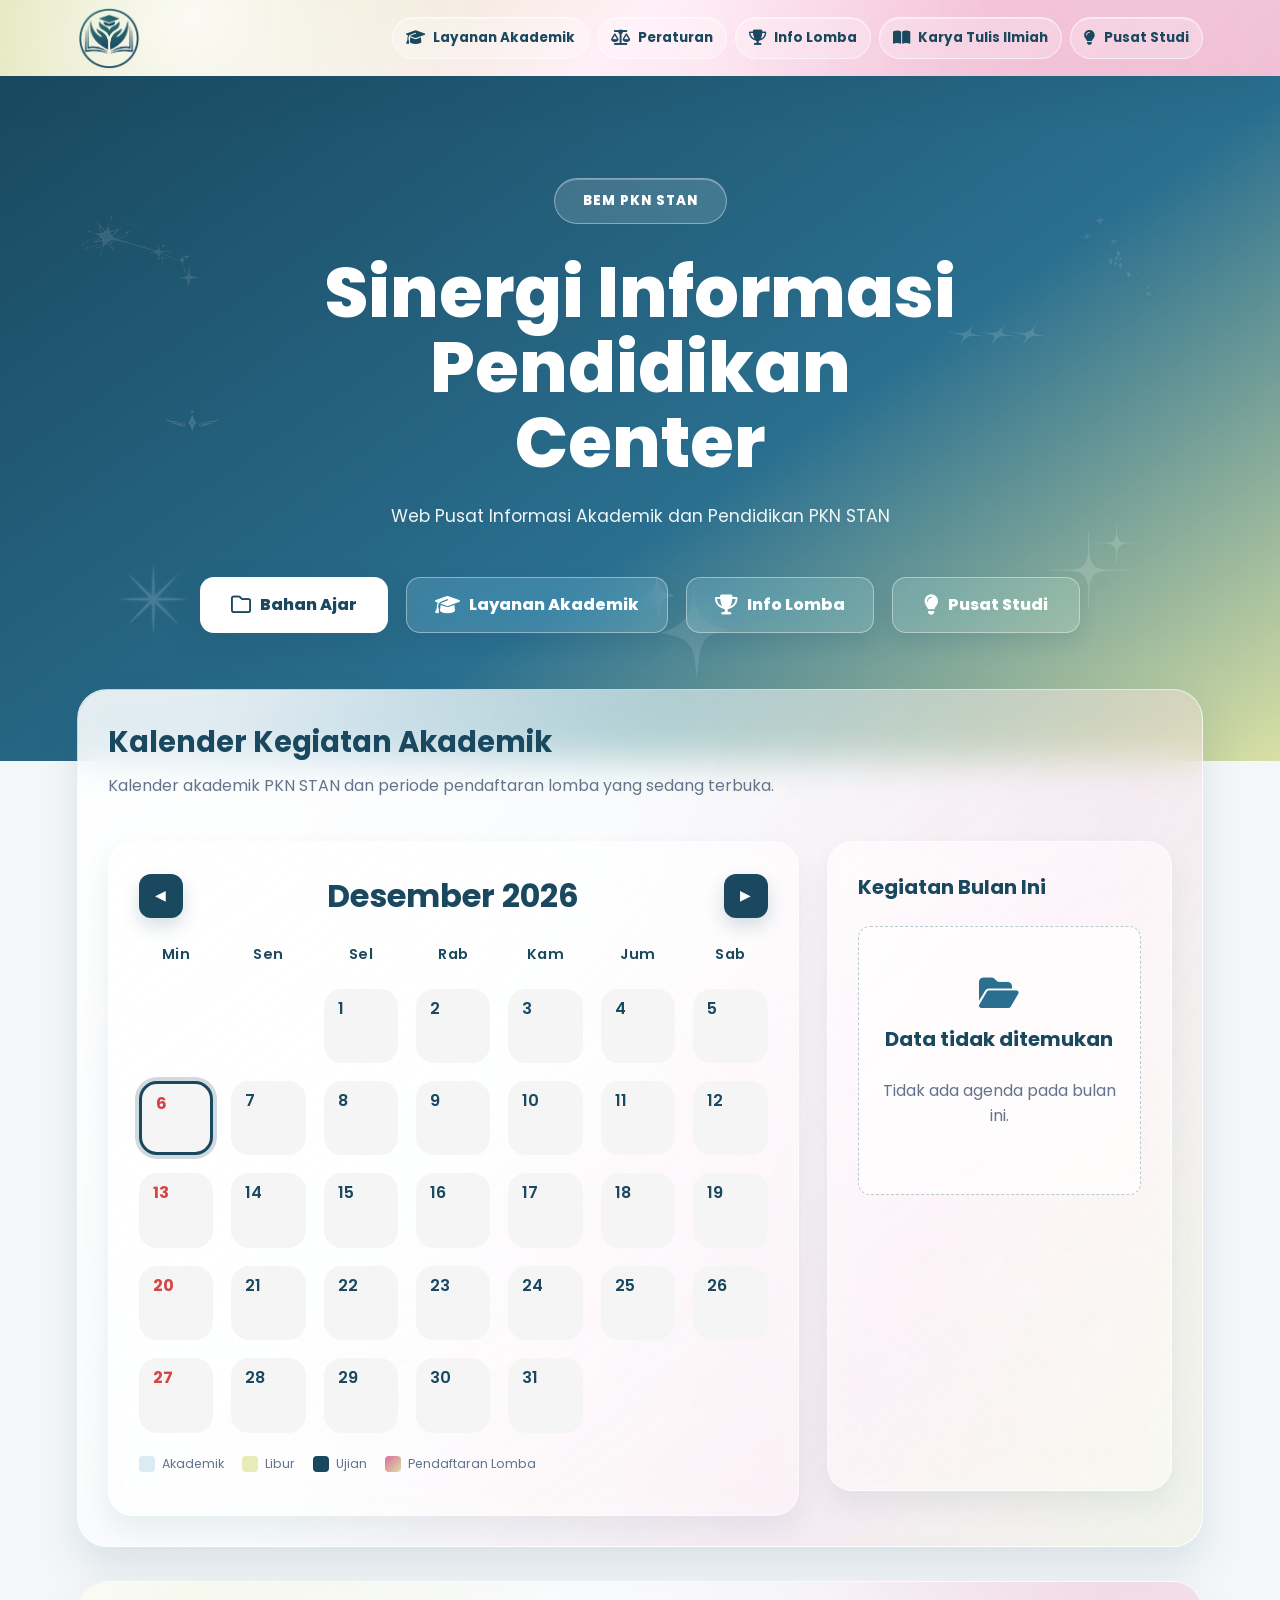
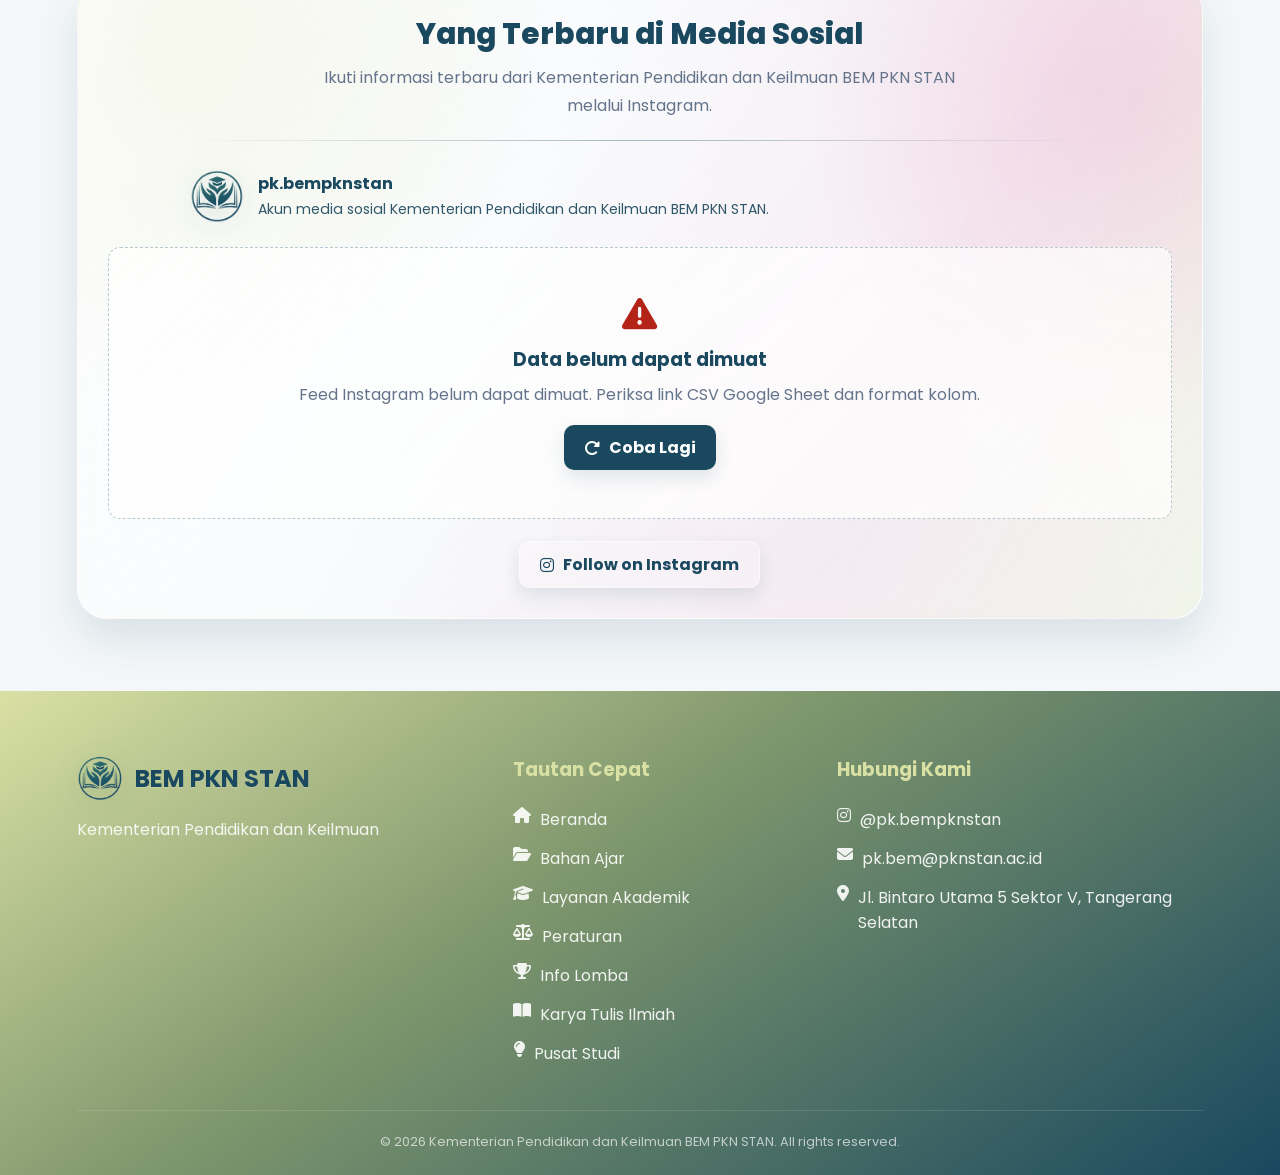
==== index.html @ eeebe7ab "deploy.1" ====
<!doctype html>
<html lang="id">
  <head>
    <meta charset="UTF-8" />
    <meta name="viewport" content="width=device-width, initial-scale=1.0" />
    <title>Sinergi Informasi Pendidikan PKN STAN</title>
    <meta
      name="description"
      content="Pusat informasi akademik dan pendidikan BEM PKN STAN, termasuk kalender akademik dan layanan mahasiswa."
    />
    <meta name="theme-color" content="#19485f" />
    <meta property="og:type" content="website" />
    <meta property="og:title" content="Sinergi Informasi Pendidikan PKN STAN" />
    <meta
      property="og:description"
      content="Pusat informasi akademik dan pendidikan BEM PKN STAN."
    />
    <meta property="og:url" content="https://DOMAIN-WEBSITE/index.html" />
    <link rel="canonical" href="https://DOMAIN-WEBSITE/index.html" />
    <link rel="preconnect" href="https://fonts.googleapis.com" />
    <link rel="preconnect" href="https://fonts.gstatic.com" crossorigin />
    <link
      href="https://fonts.googleapis.com/css2?family=Poppins:wght@300;400;500;600;700;800&display=swap"
      rel="stylesheet"
    />
    <link
      rel="stylesheet"
      href="https://cdnjs.cloudflare.com/ajax/libs/font-awesome/6.5.2/css/all.min.css"
    />
    <link rel="icon" type="image/x-icon" href="./image/PK.ico" />
    <link rel="stylesheet" href="./css/style.css?v=20260709-ps-links-ig-ratio-footer" />
    <script type="module" src="./js/script.js?v=20260709-ps-links-ig-ratio-footer"></script>
  </head>
  <body data-page="home">
    <div data-include="header"></div>

    <section class="hero hero-home">
      <div class="hero-decor" aria-hidden="true">
        <img
          src="./image/decor/aries.svg"
          class="hero-ornament decor-aries"
          alt=""
        />
        <img
          src="./image/decor/taurus.svg"
          class="hero-ornament decor-taurus"
          alt=""
        />
        <img
          src="./image/decor/element1.svg"
          class="hero-ornament decor-e1"
          alt=""
        />
        <img
          src="./image/decor/element2.svg"
          class="hero-ornament decor-e2"
          alt=""
        />
        <img
          src="./image/decor/element4.svg"
          class="hero-ornament decor-e4"
          alt=""
        />
        <img
          src="./image/decor/element7.svg"
          class="hero-ornament decor-e7"
          alt=""
        />
        <img
          src="./image/decor/element9.svg"
          class="hero-ornament decor-e9"
          alt=""
        />
      </div>

      <div class="container hero-content">
        <div class="glass-badge">BEM PKN STAN</div>
        <h1 class="hero-title">Sinergi Informasi Pendidikan<br />Center</h1>
        <p class="hero-subtitle">
          Web Pusat Informasi Akademik dan Pendidikan PKN STAN
        </p>
        <div class="button-group">
          <a
            href="https://lms.pknstan.ac.id"
            target="_blank"
            rel="noopener noreferrer"
            class="btn btn-primary"
            ><i class="fa-regular fa-folder" aria-hidden="true"></i>Bahan Ajar</a
          >
          <a href="./layanan.html" class="btn btn-glass"
            ><i class="fa-solid fa-graduation-cap" aria-hidden="true"></i
            >Layanan Akademik</a
          >
          <a href="./info-lomba.html" class="btn btn-glass"
            ><i class="fa-solid fa-trophy" aria-hidden="true"></i>Info Lomba</a
          >
          <a href="./pusat-studi.html" class="btn btn-glass"
            ><i class="fa-solid fa-lightbulb" aria-hidden="true"></i>Pusat
            Studi</a
          >
        </div>
      </div>
    </section>

    <main class="main-section">
      <div class="container">
        <section
          class="glass-card content-card calendar-card"
          aria-labelledby="calendar-heading"
        >
          <h2 id="calendar-heading">Kalender Kegiatan Akademik</h2>
          <p class="calendar-subtitle">
            Kalender akademik PKN STAN dan periode pendaftaran lomba yang sedang
            terbuka.
          </p>
          <div class="calendar-wrapper">
            <div class="calendar-left">
              <div class="calendar-header">
                <button
                  class="calendar-nav"
                  type="button"
                  id="prevMonthBtn"
                  aria-label="Bulan sebelumnya"
                >
                  &#9664;
                </button>
                <h3 id="monthYear"></h3>
                <button
                  class="calendar-nav"
                  type="button"
                  id="nextMonthBtn"
                  aria-label="Bulan berikutnya"
                >
                  &#9654;
                </button>
              </div>
              <div
                class="calendar-grid"
                id="calendar"
                aria-label="Kalender bulanan"
              ></div>
              <ul class="legend" aria-label="Keterangan warna kalender">
                <li><span class="legend-swatch"></span>Akademik</li>
                <li><span class="legend-swatch libur"></span>Libur</li>
                <li><span class="legend-swatch ujian"></span>Ujian</li>
                <li>
                  <span class="legend-swatch lomba"></span>Pendaftaran Lomba
                </li>
              </ul>
            </div>
            <aside class="calendar-right" aria-labelledby="agenda-heading">
              <h3 id="agenda-heading">Kegiatan Bulan Ini</h3>
              <div class="agenda-list" id="agendaList" aria-live="polite"></div>
            </aside>
          </div>
        </section>

        <section
          class="glass-card content-card instagram-card"
          aria-labelledby="instagram-heading"
        >
          <div class="instagram-section-head">
            <h2 id="instagram-heading">Yang Terbaru di Media Sosial</h2>
            <p>
              Ikuti informasi terbaru dari Kementerian Pendidikan dan Keilmuan BEM
              PKN STAN melalui Instagram.
            </p>
          </div>

          <div class="instagram-profile">
            <img
              src="./image/PK.webp"
              alt=""
              loading="lazy"
              decoding="async"
            />
            <div>
              <strong>pk.bempknstan</strong>
              <span>
                Akun media sosial Kementerian Pendidikan dan Keilmuan BEM PKN STAN.
              </span>
            </div>
          </div>

          <div
            class="instagram-manual-grid"
            id="instagramFeedGrid"
            aria-label="Feed Instagram manual @pk.bempknstan"
          ></div>

          <div class="instagram-actions">
            <a
              class="btn btn-glass instagram-follow"
              href="https://www.instagram.com/pk.bempknstan"
              target="_blank"
              rel="noopener noreferrer"
            >
              <i class="fa-brands fa-instagram" aria-hidden="true"></i>
              Follow on Instagram
            </a>
          </div>
        </section>
      </div>
    </main>

    <div data-include="footer"></div>
  </body>
</html>
---- css/style.css ----
@import url("./base.css?v=20260709-sheet-urls-pkbem");
@import url("./layout.css?v=20260709-sheet-urls-pkbem");
@import url("./components.css?v=20260709-sheet-urls-pkbem");
@import url("./header-footer.css?v=20260709-sheet-urls-pkbem");
@import url("./pages/home.css?v=20260709-sheet-urls-pkbem");
@import url("./pages/layanan.css?v=20260709-sheet-urls-pkbem");
@import url("./pages/pusat-studi.css?v=20260709-sheet-urls-pkbem");
@import url("./pages/info-lomba.css?v=20260709-sheet-urls-pkbem");
@import url("./pages/peraturan.css?v=20260709-sheet-urls-pkbem");
@import url("./pages/kti.css?v=20260709-sheet-urls-pkbem");
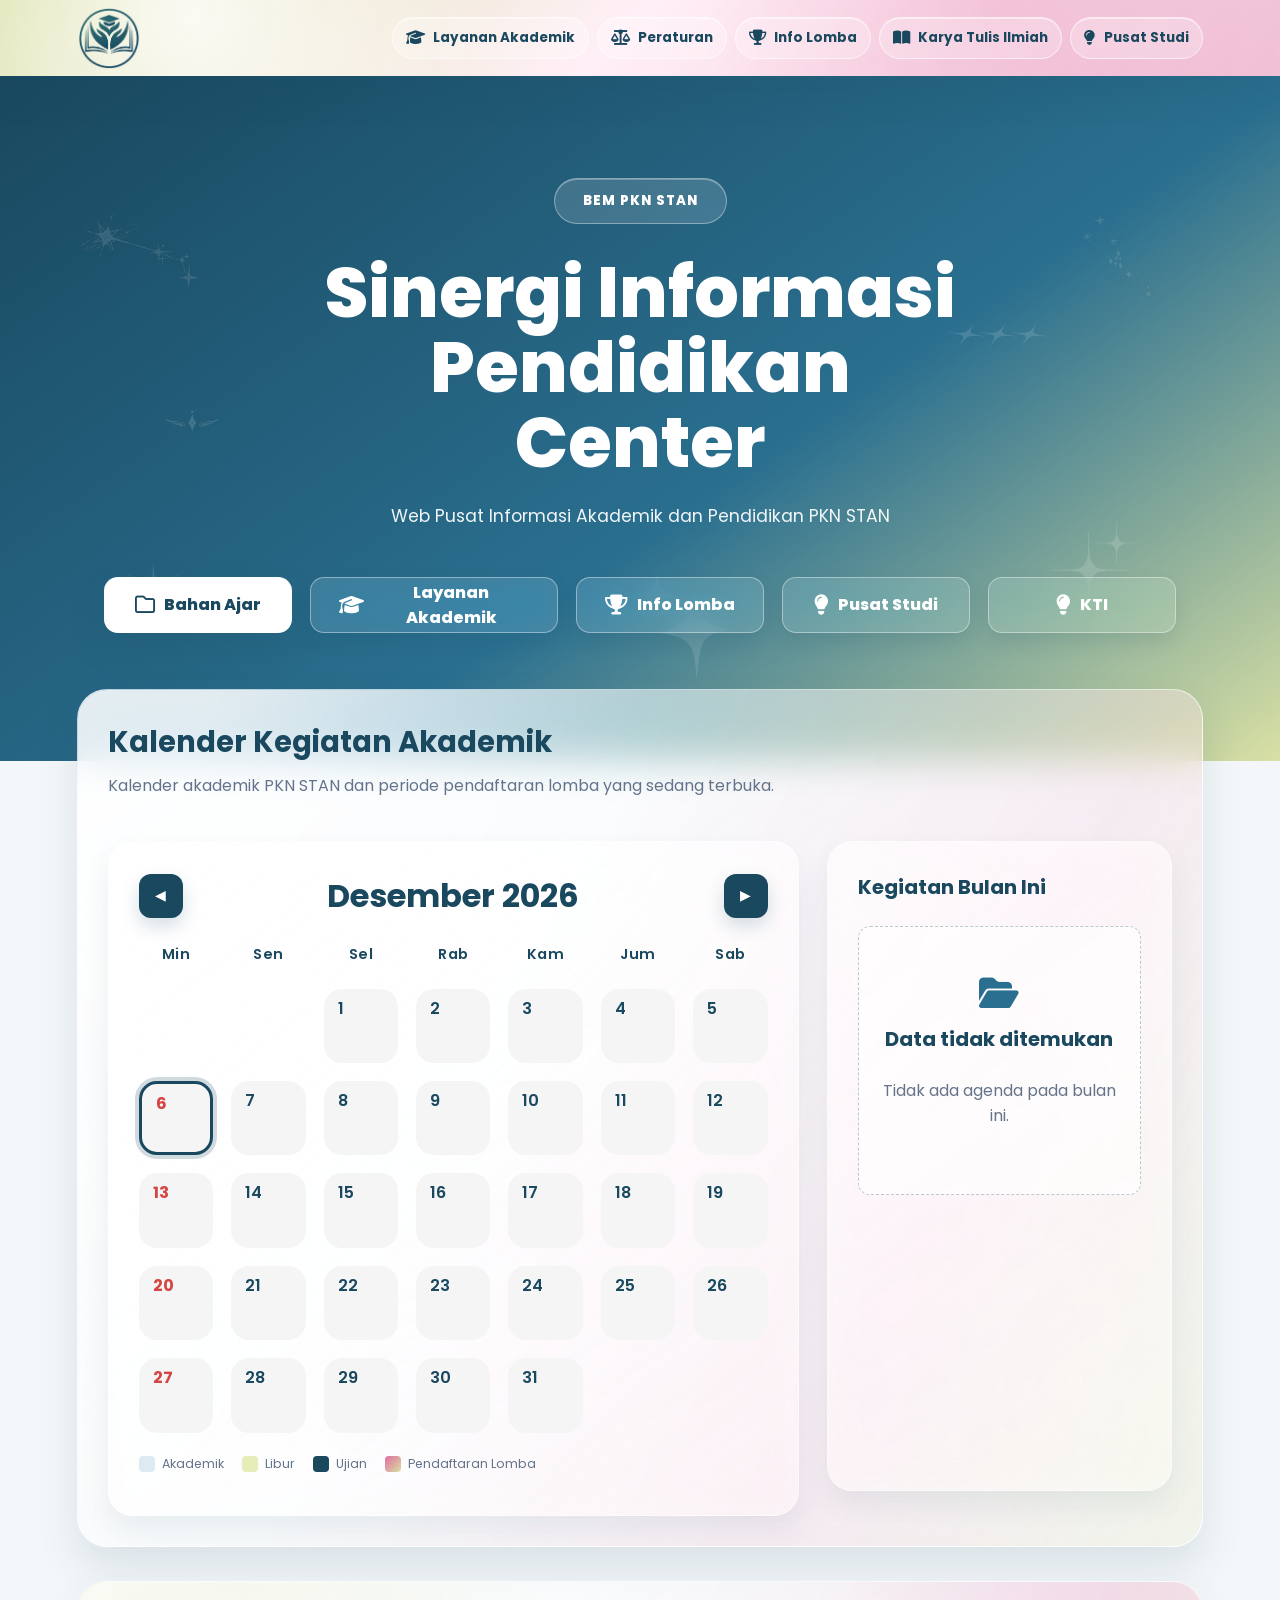
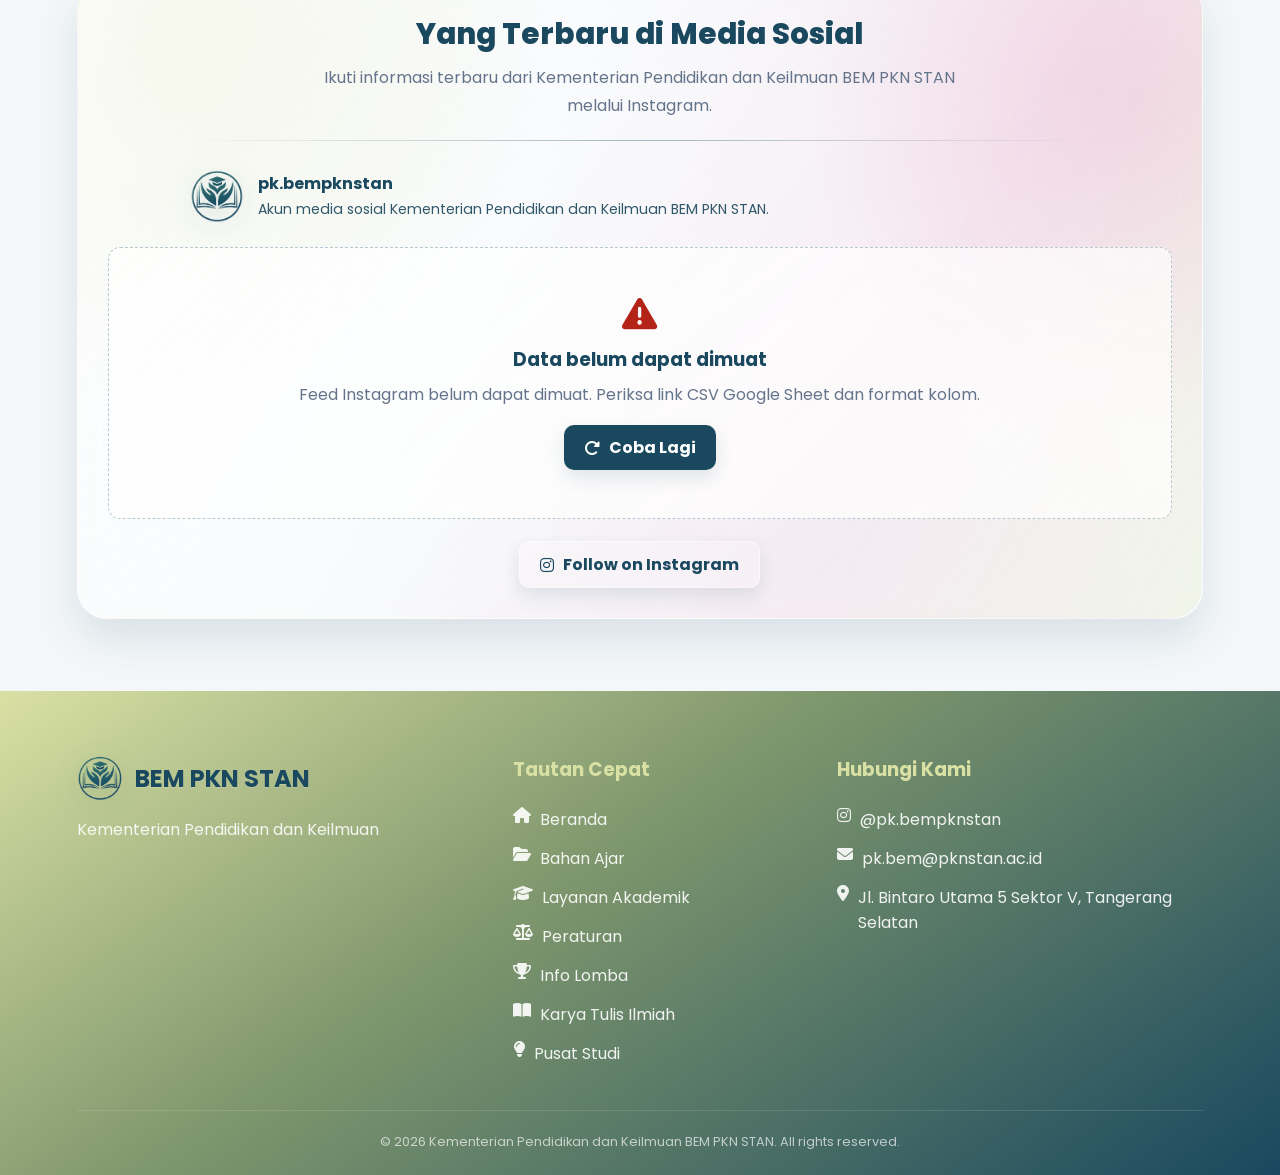
==== commit b6310b44: "fix berapa la ya ini terbaru" ====
--- a/index.html
+++ b/index.html
@@ -28,8 +28,8 @@
       href="https://cdnjs.cloudflare.com/ajax/libs/font-awesome/6.5.2/css/all.min.css"
     />
     <link rel="icon" type="image/x-icon" href="./image/PK.ico" />
-    <link rel="stylesheet" href="./css/style.css?v=20260709-ps-links-ig-ratio-footer" />
-    <script type="module" src="./js/script.js?v=20260709-ps-links-ig-ratio-footer"></script>
+    <link rel="stylesheet" href="./css/style.css?v=20260709-mobile-header-footer-corrected" />
+    <script type="module" src="./js/script.js?v=20260709-mobile-header-footer-corrected"></script>
   </head>
   <body data-page="home">
     <div data-include="header"></div>
@@ -97,6 +97,9 @@
           <a href="./pusat-studi.html" class="btn btn-glass"
             ><i class="fa-solid fa-lightbulb" aria-hidden="true"></i>Pusat
             Studi</a
+          >
+          <a href="./kti.html" class="btn btn-glass"
+            ><i class="fa-solid fa-lightbulb" aria-hidden="true"></i>KTI</a
           >
         </div>
       </div>
--- a/css/style.css
+++ b/css/style.css
@@ -1,10 +1,10 @@
-@import url("./base.css?v=20260709-sheet-urls-pkbem");
-@import url("./layout.css?v=20260709-sheet-urls-pkbem");
-@import url("./components.css?v=20260709-sheet-urls-pkbem");
-@import url("./header-footer.css?v=20260709-sheet-urls-pkbem");
-@import url("./pages/home.css?v=20260709-sheet-urls-pkbem");
-@import url("./pages/layanan.css?v=20260709-sheet-urls-pkbem");
-@import url("./pages/pusat-studi.css?v=20260709-sheet-urls-pkbem");
-@import url("./pages/info-lomba.css?v=20260709-sheet-urls-pkbem");
-@import url("./pages/peraturan.css?v=20260709-sheet-urls-pkbem");
-@import url("./pages/kti.css?v=20260709-sheet-urls-pkbem");
+@import url("./base.css?v=20260709-mobile-header-footer-corrected");
+@import url("./layout.css?v=20260709-mobile-header-footer-corrected");
+@import url("./components.css?v=20260709-mobile-header-footer-corrected");
+@import url("./header-footer.css?v=20260709-mobile-header-footer-corrected");
+@import url("./pages/home.css?v=20260709-mobile-header-footer-corrected");
+@import url("./pages/layanan.css?v=20260709-mobile-header-footer-corrected");
+@import url("./pages/pusat-studi.css?v=20260709-mobile-header-footer-corrected");
+@import url("./pages/info-lomba.css?v=20260709-mobile-header-footer-corrected");
+@import url("./pages/peraturan.css?v=20260709-mobile-header-footer-corrected");
+@import url("./pages/kti.css?v=20260709-mobile-header-footer-corrected");
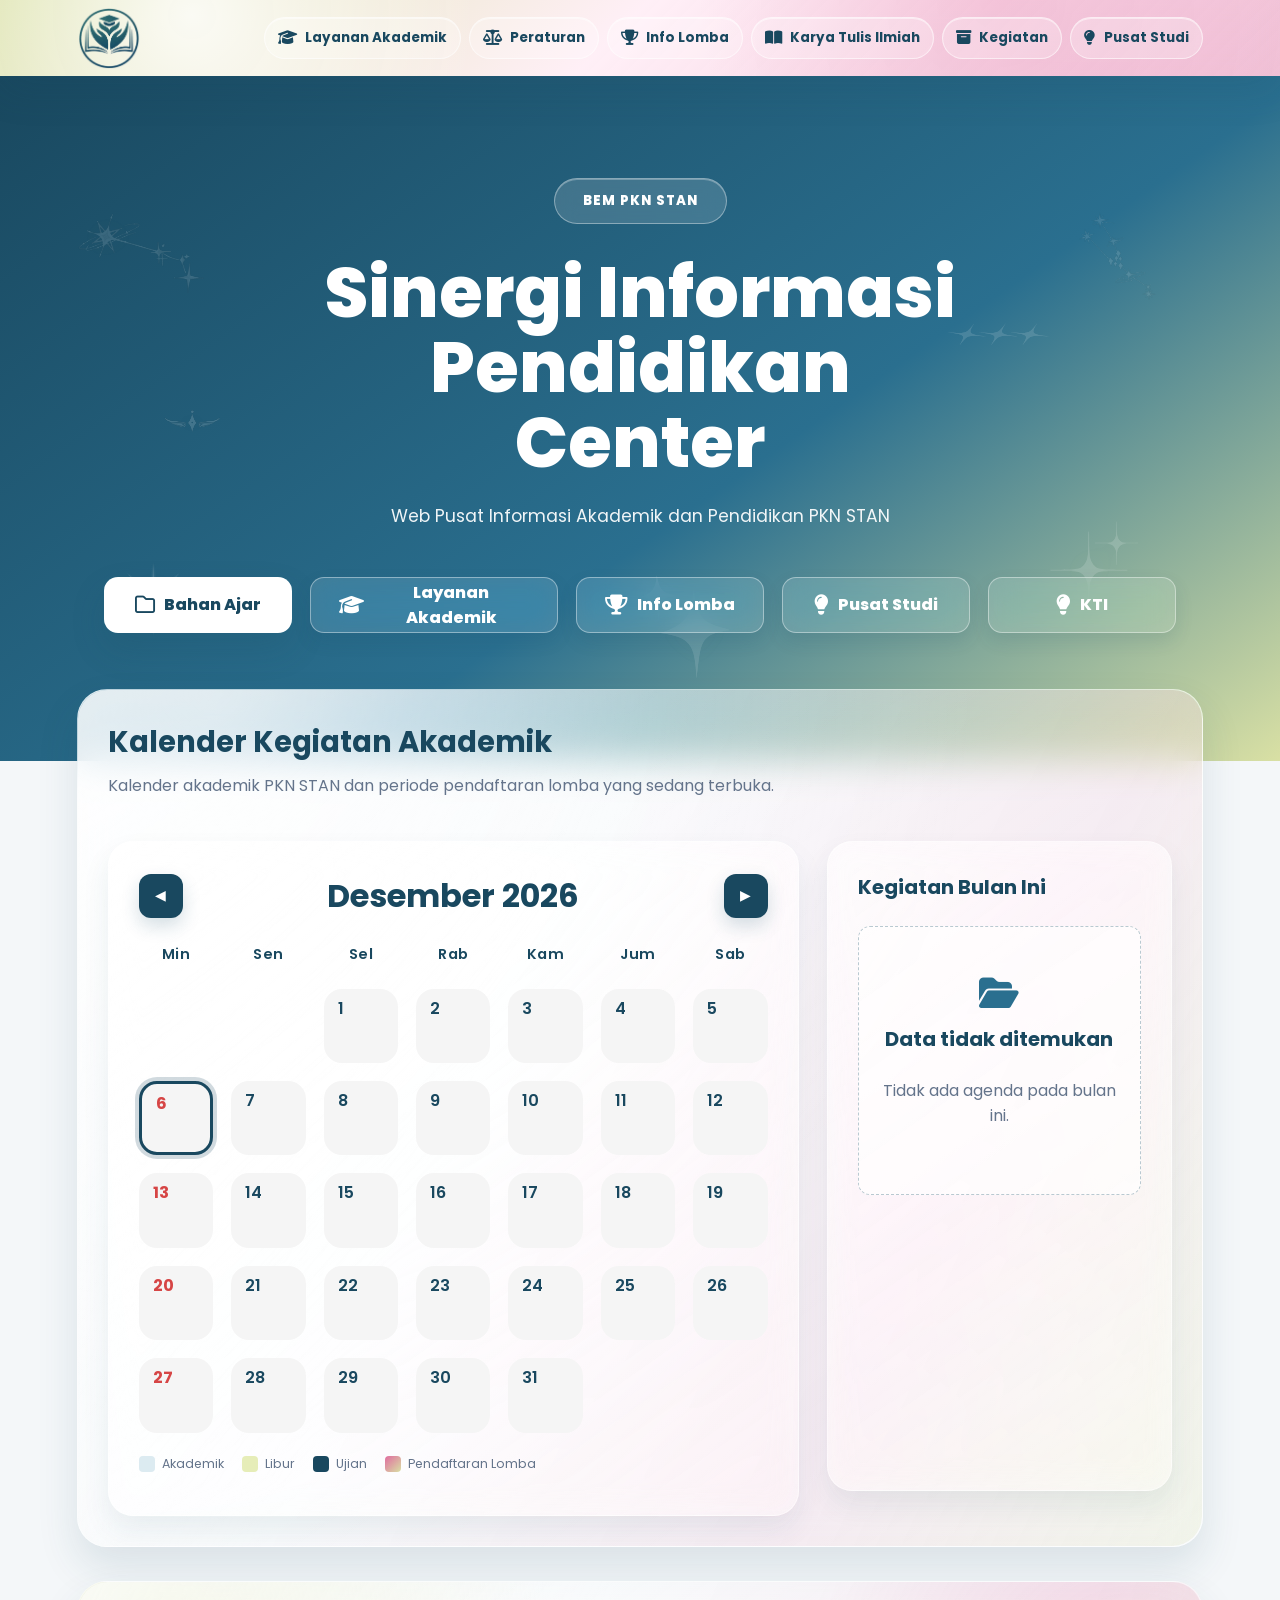
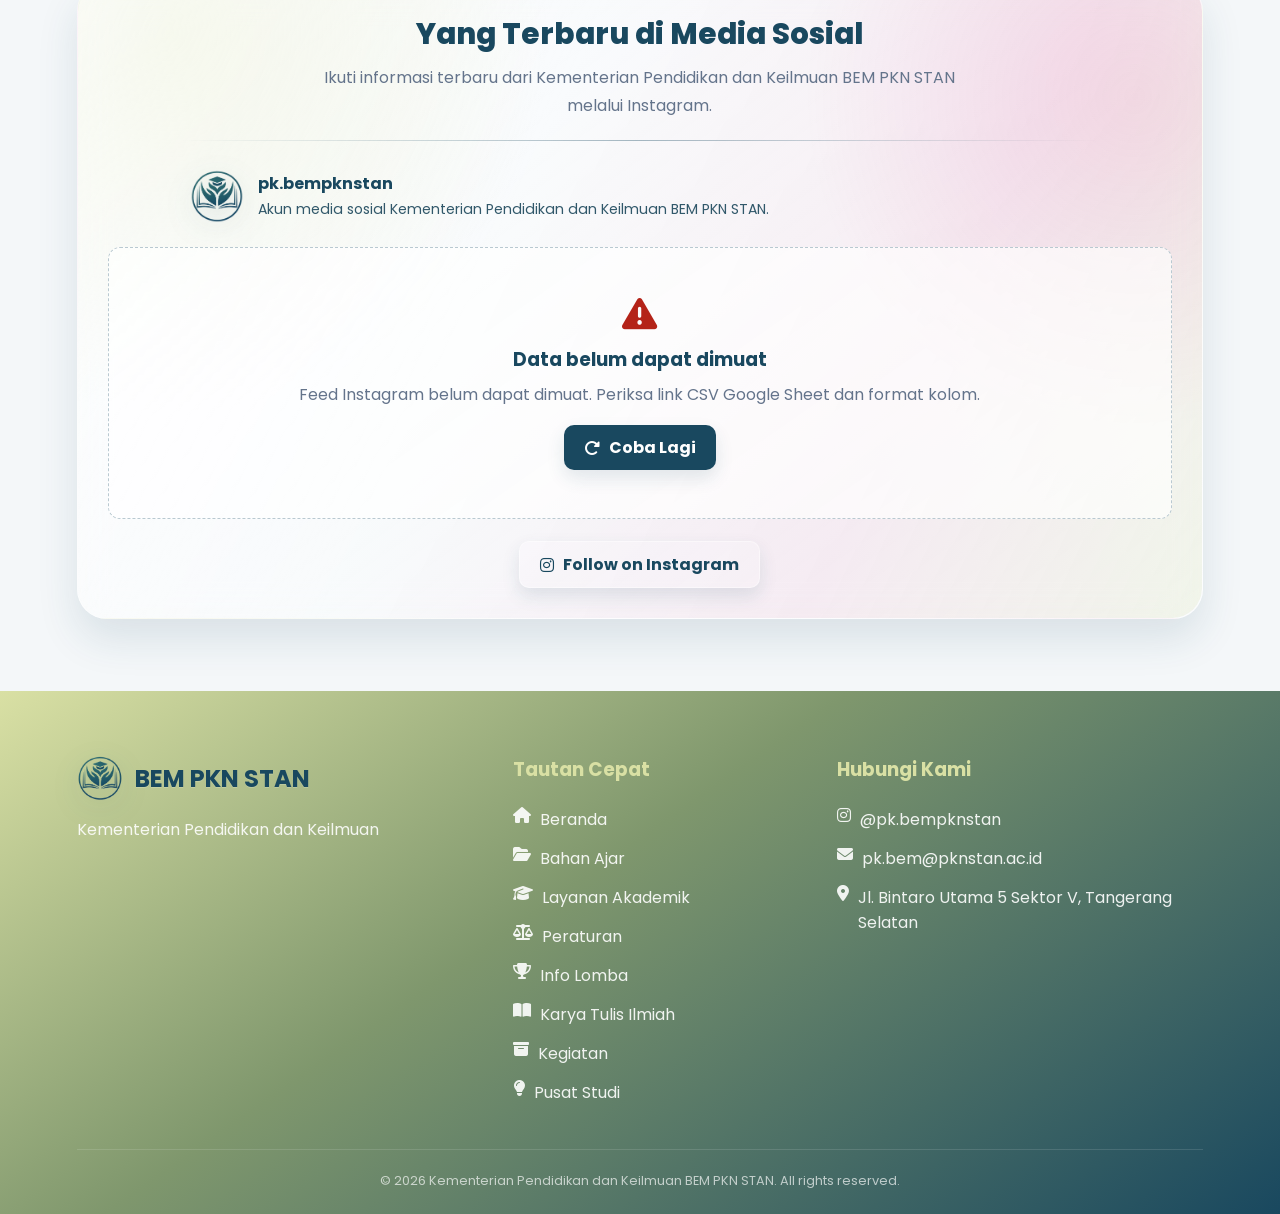
==== commit 21f787ca: "NAMBAHIN ARSIP" ====
--- a/index.html
+++ b/index.html
@@ -15,8 +15,8 @@
       property="og:description"
       content="Pusat informasi akademik dan pendidikan BEM PKN STAN."
     />
-    <meta property="og:url" content="https://DOMAIN-WEBSITE/index.html" />
-    <link rel="canonical" href="https://DOMAIN-WEBSITE/index.html" />
+    <meta property="og:url" content="https://sip-center.netlify.app/" />
+    <link rel="canonical" href="https://sip-center.netlify.app/" />
     <link rel="preconnect" href="https://fonts.googleapis.com" />
     <link rel="preconnect" href="https://fonts.gstatic.com" crossorigin />
     <link
--- a/css/style.css
+++ b/css/style.css
@@ -8,3 +8,4 @@
 @import url("./pages/info-lomba.css?v=20260709-mobile-header-footer-corrected");
 @import url("./pages/peraturan.css?v=20260709-mobile-header-footer-corrected");
 @import url("./pages/kti.css?v=20260709-mobile-header-footer-corrected");
+@import url("./pages/arsip-kegiatan.css?v=20260709-mobile-header-footer-corrected");
